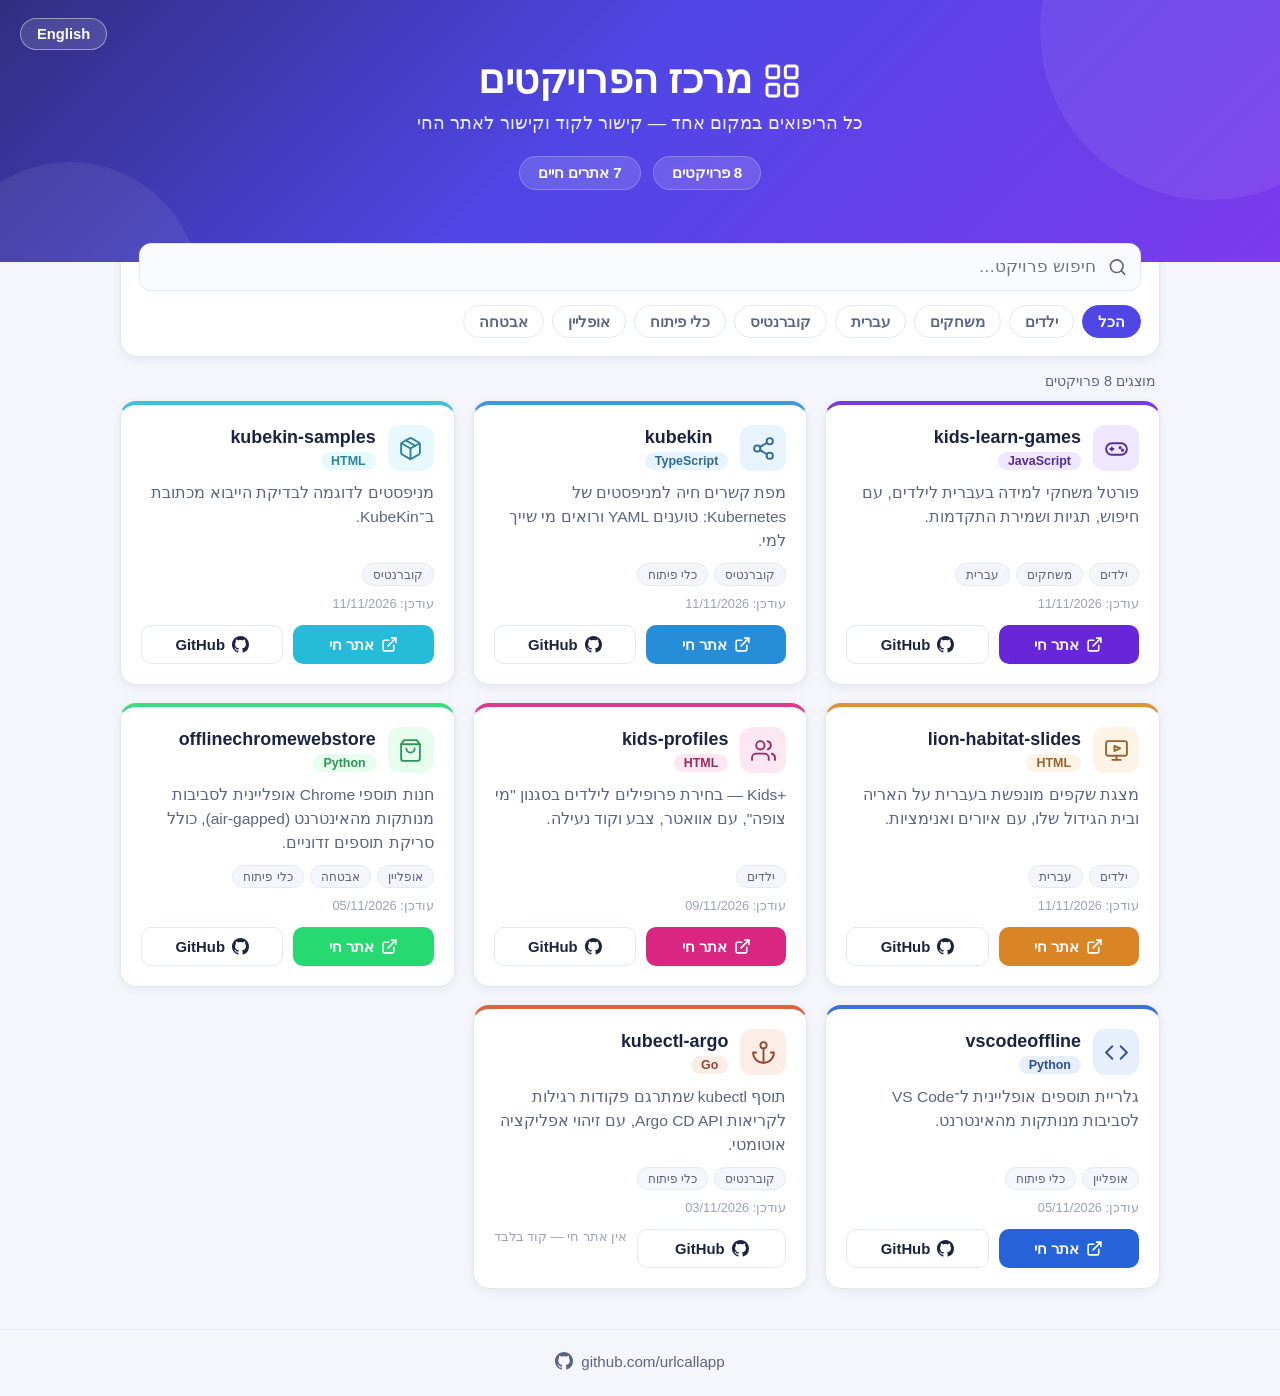
==== he/index.html @ 2f9ecef7 "Bilingual hub: English default at /, Hebrew preserved at /he/, language switcher" ====
<!DOCTYPE html>
<html lang="he" dir="rtl">
<head>
<meta charset="UTF-8">
<meta name="viewport" content="width=device-width, initial-scale=1.0">
<title>מרכז הפרויקטים</title>
<meta name="description" content="כל הריפואים של urlcallapp במקום אחד — קישורים ל-GitHub ולאתרים חיים, עם חיפוש ופילטרים.">
<meta property="og:title" content="מרכז הפרויקטים">
<meta property="og:description" content="כל הריפואים של urlcallapp במקום אחד — קישורים ל-GitHub ולאתרים חיים.">
<link rel="icon" href="data:image/svg+xml,<svg xmlns='http://www.w3.org/2000/svg' viewBox='0 0 100 100'><text y='.9em' font-size='90'>🗂️</text></svg>">
<link rel="stylesheet" href="../styles.css">
</head>
<body>

<header class="hero">
  <a class="lang-switch" href="../" hreflang="en" aria-label="Switch to English">English</a>
  <div class="hero-inner">
    <h1><span class="hero-emoji"><svg viewBox="0 0 24 24" fill="none" stroke="currentColor" stroke-width="1.8" stroke-linecap="round" stroke-linejoin="round" aria-hidden="true"><rect x="3" y="3" width="7" height="7" rx="1.5"/><rect x="14" y="3" width="7" height="7" rx="1.5"/><rect x="14" y="14" width="7" height="7" rx="1.5"/><rect x="3" y="14" width="7" height="7" rx="1.5"/></svg></span> מרכז הפרויקטים</h1>
    <p class="subtitle">כל הריפואים במקום אחד — קישור לקוד וקישור לאתר החי</p>
    <div class="stats" id="stats"></div>
  </div>
</header>

<main class="container">
  <div class="controls">
    <div class="search-wrap">
      <svg class="search-icon" viewBox="0 0 24 24" fill="none" stroke="currentColor" stroke-width="2" stroke-linecap="round" stroke-linejoin="round" aria-hidden="true"><circle cx="11" cy="11" r="8"/><line x1="21" y1="21" x2="16.65" y2="16.65"/></svg>
      <input type="search" id="search" placeholder="חיפוש פרויקט…" aria-label="חיפוש פרויקט">
    </div>
    <div class="chips" id="chips" role="group" aria-label="סינון לפי תגית"></div>
  </div>

  <p class="result-count" id="result-count" aria-live="polite"></p>

  <section class="grid" id="grid"></section>

  <p class="empty" id="empty" hidden>
    <span class="empty-emoji"><svg viewBox="0 0 24 24" fill="none" stroke="currentColor" stroke-width="1.8" stroke-linecap="round" stroke-linejoin="round" aria-hidden="true"><circle cx="11" cy="11" r="8"/><line x1="21" y1="21" x2="16.65" y2="16.65"/></svg></span><br>
    לא נמצאו פרויקטים שמתאימים לחיפוש.
    <button class="clear-btn" id="clear-filters">ניקוי סינון</button>
  </p>
</main>

<footer class="footer">
  <a href="https://github.com/urlcallapp" target="_blank" rel="noopener" dir="ltr">
    <svg viewBox="0 0 16 16" width="18" height="18" fill="currentColor" aria-hidden="true"><path d="M8 0C3.58 0 0 3.58 0 8c0 3.54 2.29 6.53 5.47 7.59.4.07.55-.17.55-.38 0-.19-.01-.82-.01-1.49-2.01.37-2.53-.49-2.69-.94-.09-.23-.48-.94-.82-1.13-.28-.15-.68-.52-.01-.53.63-.01 1.08.58 1.23.82.72 1.21 1.87.87 2.33.66.07-.52.28-.87.51-1.07-1.78-.2-3.64-.89-3.64-3.95 0-.87.31-1.59.82-2.15-.08-.2-.36-1.02.08-2.12 0 0 .67-.21 2.2.82.64-.18 1.32-.27 2-.27s1.36.09 2 .27c1.53-1.04 2.2-.82 2.2-.82.44 1.1.16 1.92.08 2.12.51.56.82 1.27.82 2.15 0 3.07-1.87 3.75-3.65 3.95.29.25.54.73.54 1.48 0 1.07-.01 1.93-.01 2.2 0 .21.15.46.55.38A8.01 8.01 0 0 0 16 8c0-4.42-3.58-8-8-8Z"/></svg>
    github.com/urlcallapp
  </a>
</footer>

<script src="../i18n-he.js"></script>
<script src="../projects.js"></script>
<script src="../app.js"></script>
</body>
</html>
---- styles.css ----
:root {
  --bg: #f4f6fb;
  --card: #ffffff;
  --ink: #1c2340;
  --muted: #5b6480;
  --line: #e3e8f2;
  --accent: #4f46e5;
  --accent-soft: #eef0ff;
  --shadow: 0 2px 10px rgba(28, 35, 64, 0.07);
  --shadow-hover: 0 10px 28px rgba(28, 35, 64, 0.14);
}

* { box-sizing: border-box; margin: 0; padding: 0; }

body {
  font-family: -apple-system, BlinkMacSystemFont, "Segoe UI", "Heebo", "Assistant", Arial, sans-serif;
  background: var(--bg);
  color: var(--ink);
  min-height: 100vh;
  display: flex;
  flex-direction: column;
}

/* ---------- Hero ---------- */
.hero {
  background: linear-gradient(135deg, #312e81 0%, #4f46e5 45%, #7c3aed 100%);
  color: #fff;
  padding: 56px 20px 72px;
  text-align: center;
  position: relative;
  overflow: hidden;
}
.hero::before, .hero::after {
  content: "";
  position: absolute;
  border-radius: 50%;
  background: rgba(255, 255, 255, 0.07);
}
.hero::before { width: 340px; height: 340px; top: -140px; inset-inline-start: -100px; }
.hero::after  { width: 260px; height: 260px; bottom: -160px; inset-inline-end: -60px; }

.hero-inner { position: relative; max-width: 900px; margin: 0 auto; }

.lang-switch {
  position: absolute;
  top: 18px;
  inset-inline-end: 20px;
  z-index: 2;
  color: #fff;
  text-decoration: none;
  font-size: 0.92rem;
  font-weight: 700;
  padding: 7px 16px;
  border: 1.5px solid rgba(255, 255, 255, 0.45);
  border-radius: 999px;
  background: rgba(255, 255, 255, 0.12);
  backdrop-filter: blur(4px);
  transition: background 0.15s;
}
.lang-switch:hover { background: rgba(255, 255, 255, 0.25); }

.hero h1 { font-size: 2.5rem; font-weight: 800; letter-spacing: -0.5px; }
.hero-emoji {
  display: inline-grid;
  place-items: center;
  vertical-align: -8px;
}
.hero-emoji svg { width: 40px; height: 40px; }
.subtitle { margin-top: 10px; font-size: 1.15rem; opacity: 0.9; }

.stats {
  margin-top: 22px;
  display: flex;
  gap: 12px;
  justify-content: center;
  flex-wrap: wrap;
}
.stat {
  background: rgba(255, 255, 255, 0.14);
  backdrop-filter: blur(4px);
  border: 1px solid rgba(255, 255, 255, 0.22);
  border-radius: 999px;
  padding: 7px 18px;
  font-size: 0.95rem;
  font-weight: 600;
}

/* ---------- Controls ---------- */
.container {
  width: 100%;
  max-width: 1080px;
  margin: -38px auto 0;
  padding: 0 20px 40px;
  flex: 1;
}

.controls {
  background: var(--card);
  border: 1px solid var(--line);
  border-radius: 18px;
  box-shadow: var(--shadow);
  padding: 18px;
  display: flex;
  flex-direction: column;
  gap: 14px;
}

.search-wrap { position: relative; }
.search-icon {
  position: absolute;
  inset-inline-start: 14px;
  top: 50%;
  transform: translateY(-50%);
  width: 19px;
  height: 19px;
  color: var(--muted);
  pointer-events: none;
}
#search {
  width: 100%;
  padding: 13px 16px;
  padding-inline-start: 44px;
  font-size: 1.05rem;
  font-family: inherit;
  color: var(--ink);
  border: 1.5px solid var(--line);
  border-radius: 12px;
  background: #fafbfe;
  outline: none;
  transition: border-color 0.15s, box-shadow 0.15s;
}
#search:focus {
  border-color: var(--accent);
  box-shadow: 0 0 0 3px var(--accent-soft);
  background: #fff;
}

.chips { display: flex; flex-wrap: wrap; gap: 8px; }
.chip {
  border: 1.5px solid var(--line);
  background: #fff;
  color: var(--muted);
  font-family: inherit;
  font-size: 0.92rem;
  font-weight: 600;
  padding: 7px 15px;
  border-radius: 999px;
  cursor: pointer;
  transition: all 0.15s;
}
.chip:hover { border-color: var(--accent); color: var(--accent); }
.chip.active {
  background: var(--accent);
  border-color: var(--accent);
  color: #fff;
}

.result-count {
  margin: 16px 4px 12px;
  font-size: 0.9rem;
  color: var(--muted);
}

/* ---------- Grid & cards ---------- */
.grid {
  display: grid;
  grid-template-columns: repeat(auto-fill, minmax(300px, 1fr));
  gap: 18px;
}

.card {
  background: var(--card);
  border: 1px solid var(--line);
  border-radius: 16px;
  box-shadow: var(--shadow);
  padding: 20px;
  display: flex;
  flex-direction: column;
  gap: 10px;
  transition: transform 0.15s, box-shadow 0.15s;
  border-top: 4px solid hsl(var(--hue) 70% 55%);
}
.card:hover { transform: translateY(-3px); box-shadow: var(--shadow-hover); }

.card-head { display: flex; align-items: center; gap: 12px; }
.card-icon {
  width: 46px;
  height: 46px;
  flex-shrink: 0;
  display: grid;
  place-items: center;
  border-radius: 12px;
  background: hsl(var(--hue) 85% 95%);
  color: hsl(var(--hue) 55% 38%);
}
.card-icon svg { width: 25px; height: 25px; }
.card-name {
  font-size: 1.12rem;
  font-weight: 700;
  direction: ltr;
  text-align: start;
  word-break: break-all;
}
.card-lang {
  font-size: 0.78rem;
  font-weight: 600;
  color: hsl(var(--hue) 55% 38%);
  background: hsl(var(--hue) 85% 95%);
  border-radius: 999px;
  padding: 2px 10px;
  display: inline-block;
  margin-top: 4px;
  direction: ltr;
}

.card-desc { color: var(--muted); font-size: 0.97rem; line-height: 1.55; flex: 1; }

.card-tags { display: flex; flex-wrap: wrap; gap: 6px; }
.card-tag {
  font-size: 0.78rem;
  color: var(--muted);
  background: var(--bg);
  border: 1px solid var(--line);
  border-radius: 999px;
  padding: 3px 10px;
}

.card-meta { font-size: 0.8rem; color: #9aa1ba; }

.card-links { display: flex; gap: 10px; margin-top: 4px; }
.btn {
  display: inline-flex;
  align-items: center;
  justify-content: center;
  gap: 7px;
  flex: 1;
  padding: 10px 12px;
  border-radius: 10px;
  font-size: 0.93rem;
  font-weight: 700;
  text-decoration: none;
  transition: filter 0.15s, background 0.15s;
}
.btn svg { width: 17px; height: 17px; }
.btn:hover { filter: brightness(1.08); }
.btn-site { background: hsl(var(--hue) 70% 50%); color: #fff; }
.btn-git {
  background: #fff;
  color: var(--ink);
  border: 1.5px solid var(--line);
}
.btn-git:hover { background: var(--bg); filter: none; }
.btn-git.solo { flex: 1; }

.no-site {
  font-size: 0.8rem;
  color: #9aa1ba;
  text-align: center;
}

/* ---------- Empty state ---------- */
.empty {
  text-align: center;
  color: var(--muted);
  font-size: 1.05rem;
  padding: 60px 20px;
}
.empty-emoji { display: inline-grid; place-items: center; color: var(--muted); }
.empty-emoji svg { width: 42px; height: 42px; }
.clear-btn {
  display: block;
  margin: 16px auto 0;
  border: none;
  background: var(--accent);
  color: #fff;
  font-family: inherit;
  font-size: 0.95rem;
  font-weight: 700;
  padding: 10px 22px;
  border-radius: 999px;
  cursor: pointer;
}

/* ---------- Footer ---------- */
.footer {
  text-align: center;
  padding: 22px;
  border-top: 1px solid var(--line);
}
.footer a {
  color: var(--muted);
  text-decoration: none;
  font-size: 0.95rem;
  display: inline-flex;
  align-items: center;
  gap: 8px;
}
.footer a:hover { color: var(--accent); }

/* ---------- Mobile ---------- */
@media (max-width: 560px) {
  .hero { padding: 40px 16px 64px; }
  .hero h1 { font-size: 1.9rem; }
  .subtitle { font-size: 1rem; }
  .grid { grid-template-columns: 1fr; }
  .container { padding: 0 14px 32px; }
}
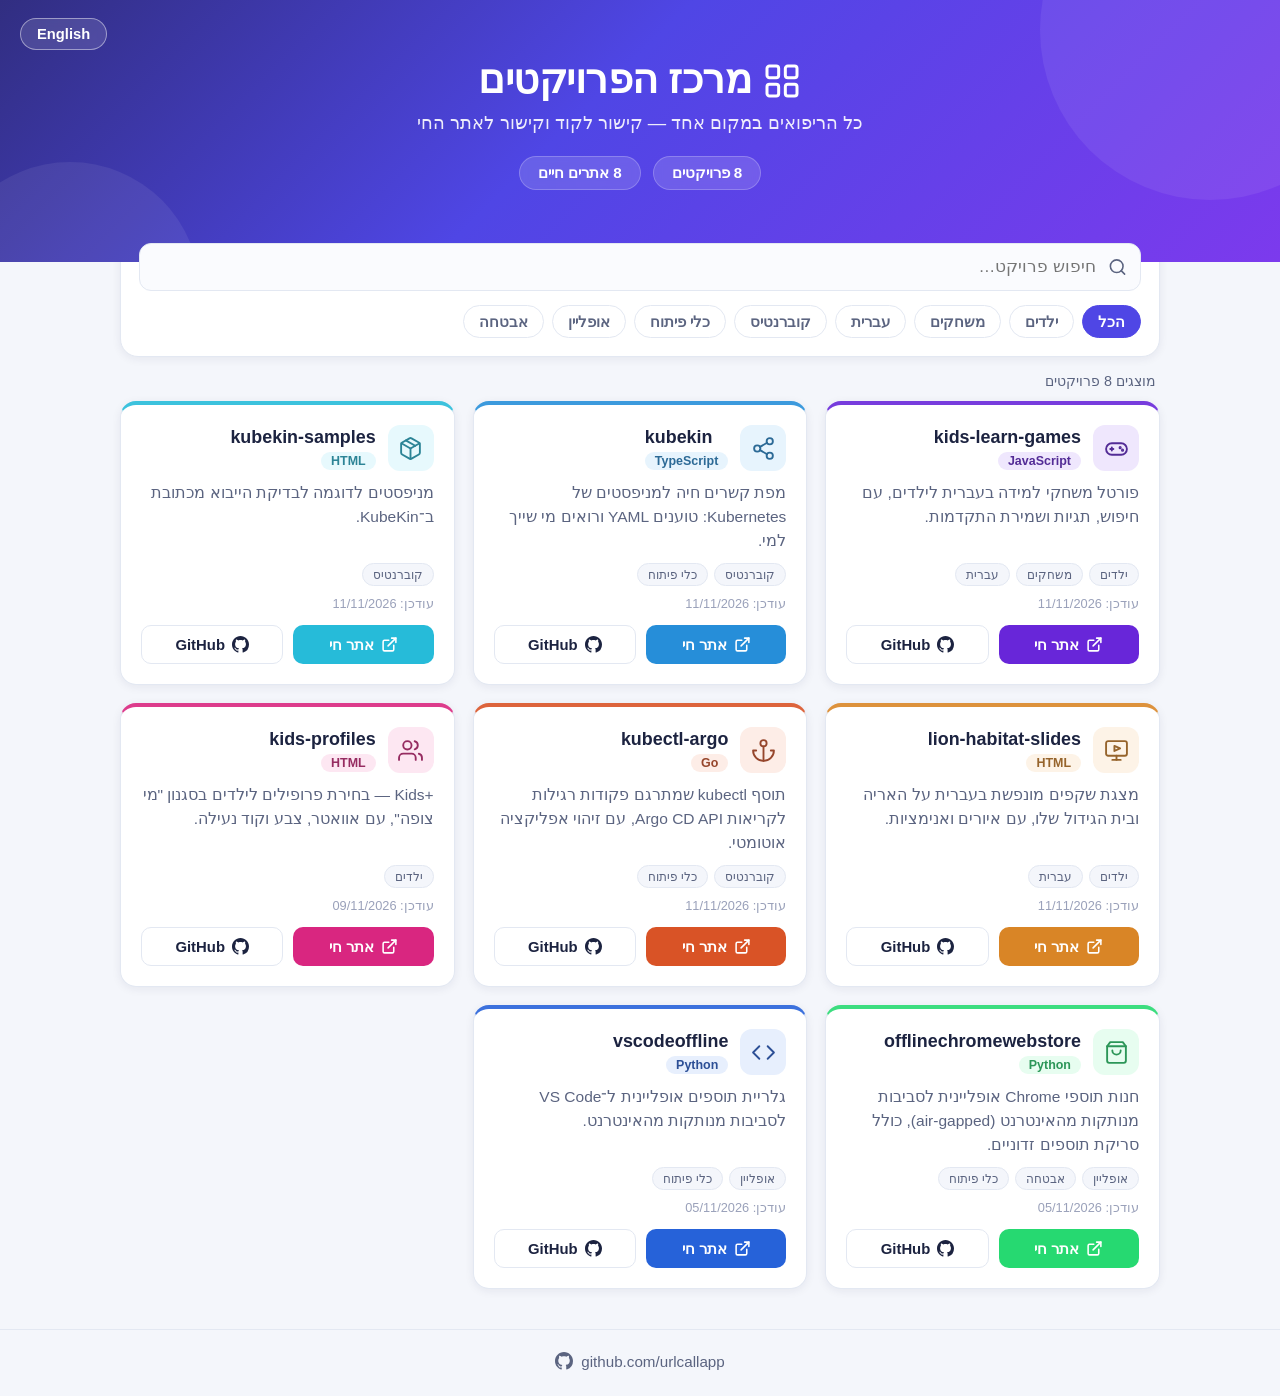
==== commit 72e9b2f2: "Add link-preview thumbnail (og:image)" ====
--- a/he/index.html
+++ b/he/index.html
@@ -6,6 +6,14 @@
 <title>מרכז הפרויקטים</title>
 <meta name="description" content="כל הריפואים של urlcallapp במקום אחד — קישורים ל-GitHub ולאתרים חיים, עם חיפוש ופילטרים.">
 <meta property="og:title" content="מרכז הפרויקטים">
+<meta property="og:type" content="website">
+<meta property="og:image" content="https://urlcallapp.github.io/projects-hub/og-thumbnail-he.jpg">
+<meta property="og:image:secure_url" content="https://urlcallapp.github.io/projects-hub/og-thumbnail-he.jpg">
+<meta property="og:image:type" content="image/jpeg">
+<meta property="og:image:width" content="1200">
+<meta property="og:image:height" content="630">
+<meta property="og:image:alt" content="מרכז הפרויקטים - כל הריפואים של urlcallapp במקום אחד">
+<meta name="twitter:card" content="summary_large_image">
 <meta property="og:description" content="כל הריפואים של urlcallapp במקום אחד — קישורים ל-GitHub ולאתרים חיים.">
 <link rel="icon" href="data:image/svg+xml,<svg xmlns='http://www.w3.org/2000/svg' viewBox='0 0 100 100'><text y='.9em' font-size='90'>🗂️</text></svg>">
 <link rel="stylesheet" href="../styles.css">
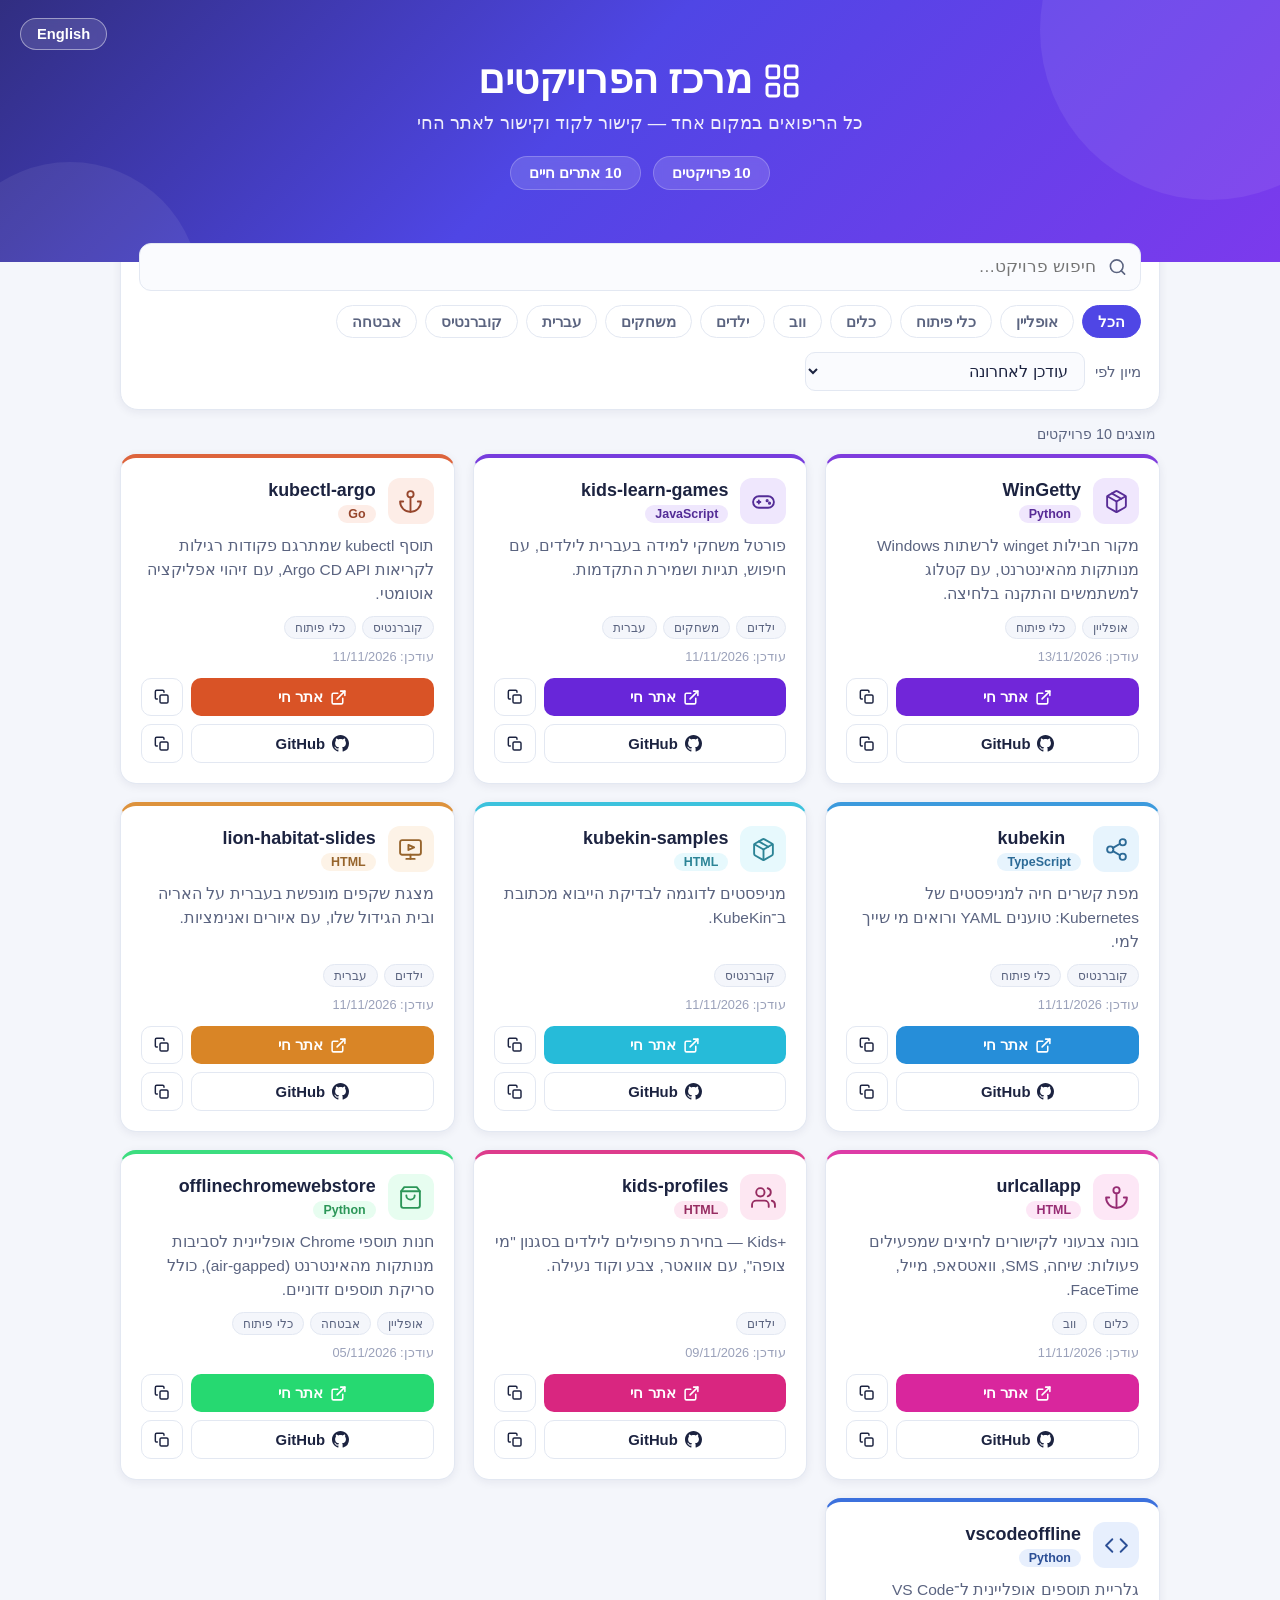
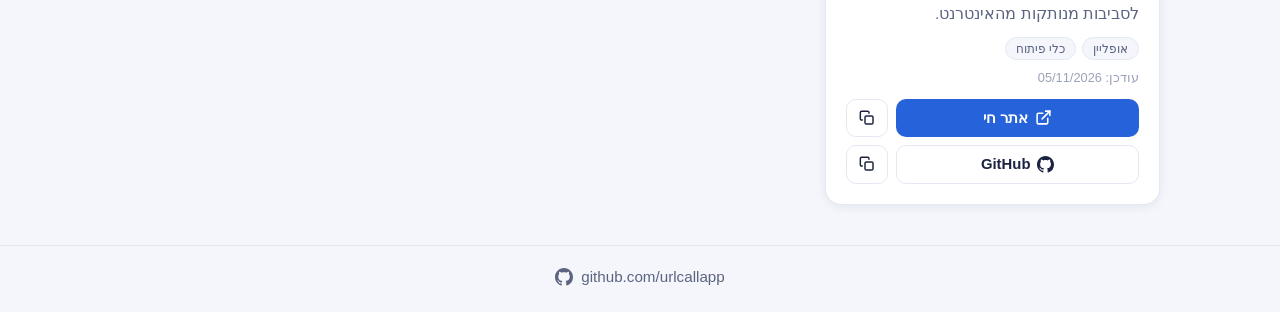
==== commit 36e21a6d: "Promote /test to main: WinGetty card + sort dropdown" ====
--- a/he/index.html
+++ b/he/index.html
@@ -36,6 +36,7 @@
       <input type="search" id="search" placeholder="חיפוש פרויקט…" aria-label="חיפוש פרויקט">
     </div>
     <div class="chips" id="chips" role="group" aria-label="סינון לפי תגית"></div>
+    <label class="sort-row"><span>מיון לפי</span><select id="sort" aria-label="מיון לפי"><option value="updated">עודכן לאחרונה</option><option value="oldest">עודכן לפני הכי הרבה זמן</option><option value="name">שם (A-Z)</option><option value="name-desc">שם (Z-A)</option></select></label>
   </div>
 
   <p class="result-count" id="result-count" aria-live="polite"></p>
--- a/styles.css
+++ b/styles.css
@@ -227,7 +227,8 @@
 
 .card-meta { font-size: 0.8rem; color: #9aa1ba; }
 
-.card-links { display: flex; gap: 10px; margin-top: 4px; }
+.card-links { display: flex; flex-direction: column; gap: 8px; margin-top: 4px; }
+.link-row { display: flex; gap: 8px; align-items: stretch; }
 .btn {
   display: inline-flex;
   align-items: center;
@@ -252,6 +253,24 @@
 .btn-git:hover { background: var(--bg); filter: none; }
 .btn-git.solo { flex: 1; }
 
+.btn-copy {
+  flex: 0 0 auto;
+  width: 42px;
+  padding: 0;
+  background: #fff;
+  color: var(--ink);
+  border: 1.5px solid var(--line);
+  border-radius: 10px;
+  cursor: pointer;
+  display: inline-flex;
+  align-items: center;
+  justify-content: center;
+}
+.btn-copy svg { width: 16px; height: 16px; }
+.btn-copy:hover { background: var(--bg); }
+.btn-copy.copied { border-color: #1f883d; color: #1f883d; }
+.btn-copy.copy-failed { border-color: #c00; color: #c00; }
+
 .no-site {
   font-size: 0.8rem;
   color: #9aa1ba;
@@ -299,9 +318,24 @@
 
 /* ---------- Mobile ---------- */
 @media (max-width: 560px) {
-  .hero { padding: 40px 16px 64px; }
+  .hero { padding: 68px 16px 64px; } /* top padding clears the absolutely-positioned language switch */
   .hero h1 { font-size: 1.9rem; }
   .subtitle { font-size: 1rem; }
   .grid { grid-template-columns: 1fr; }
   .container { padding: 0 14px 32px; }
 }
+
+.sort-row { display: flex; align-items: center; gap: 10px; color: var(--muted); font-size: 0.95rem; }
+#sort {
+  flex: 1;
+  max-width: 280px;
+  min-width: 0;
+  padding: 9px 12px;
+  font-size: 1rem;
+  font-family: inherit;
+  color: var(--ink);
+  border: 1.5px solid var(--line);
+  border-radius: 10px;
+  background: #fafbfe;
+}
+#sort:focus { outline: none; border-color: var(--accent); box-shadow: 0 0 0 3px var(--accent-soft); }
